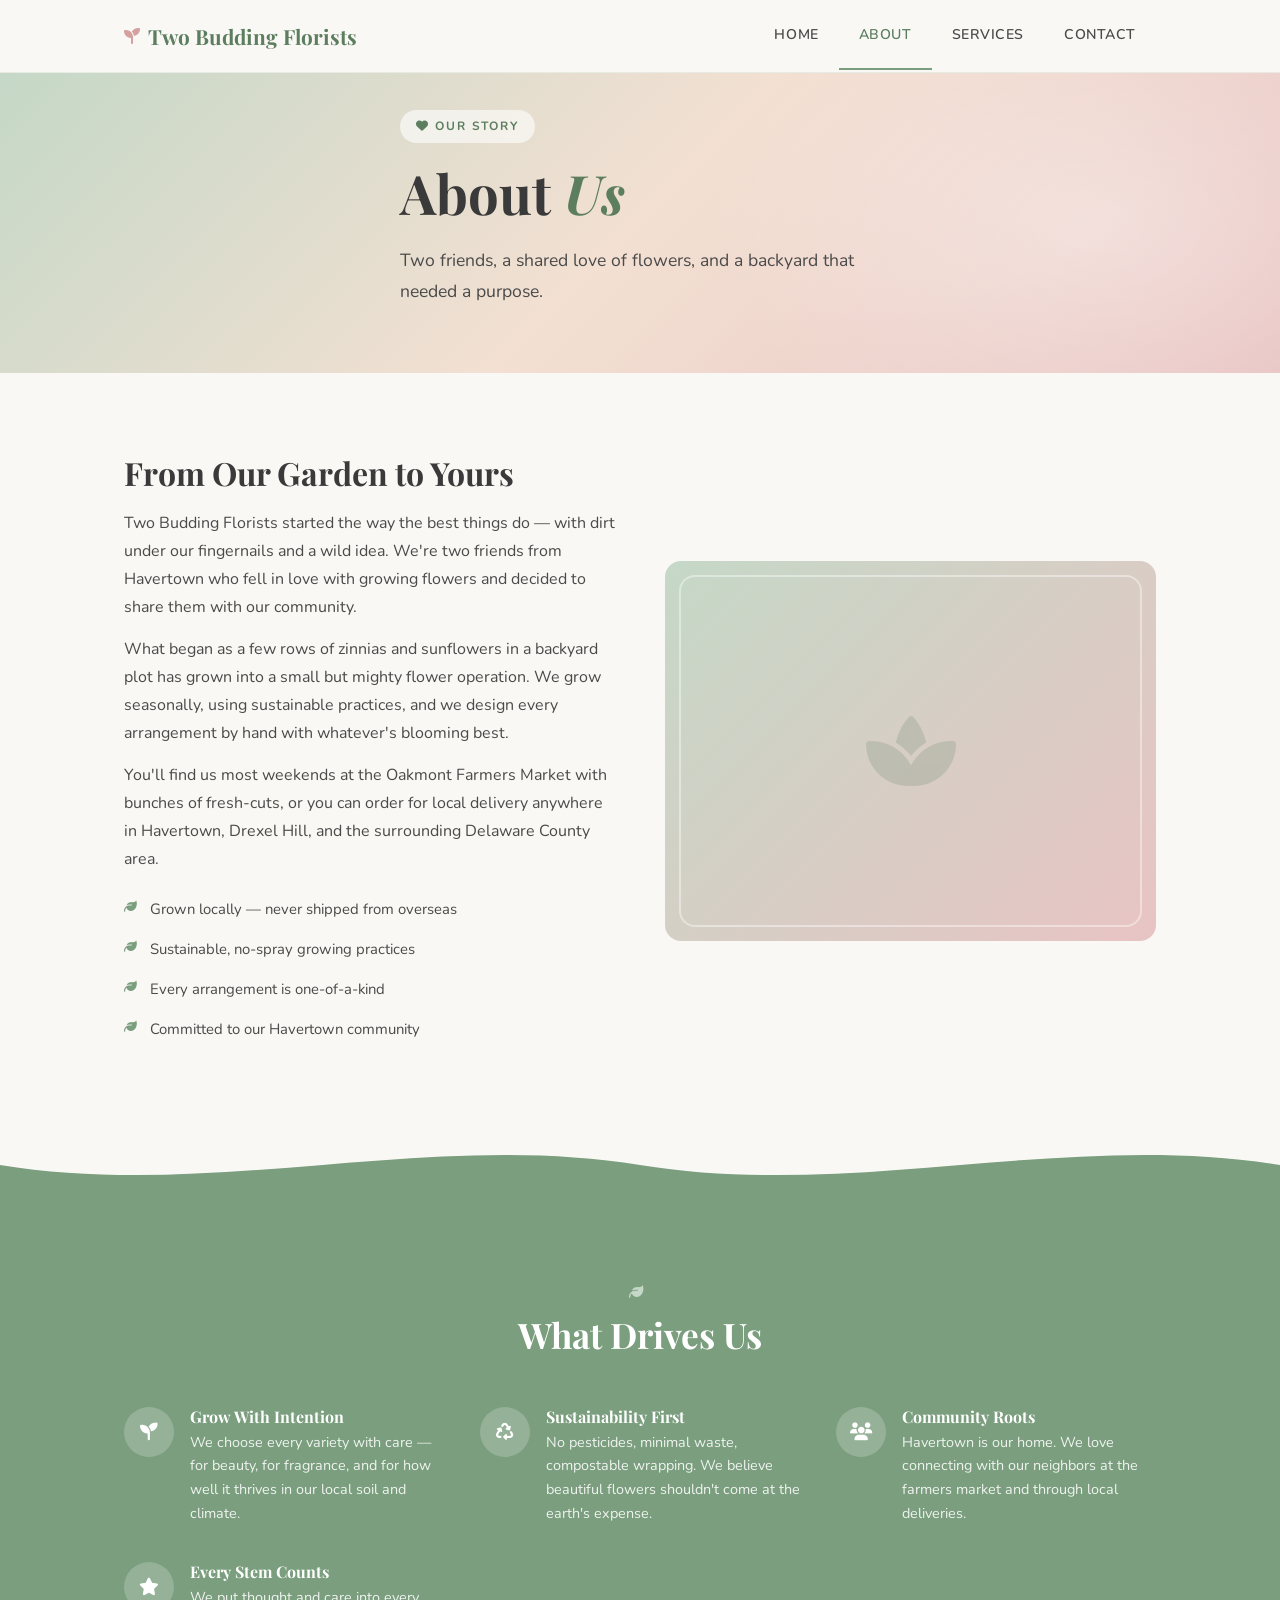
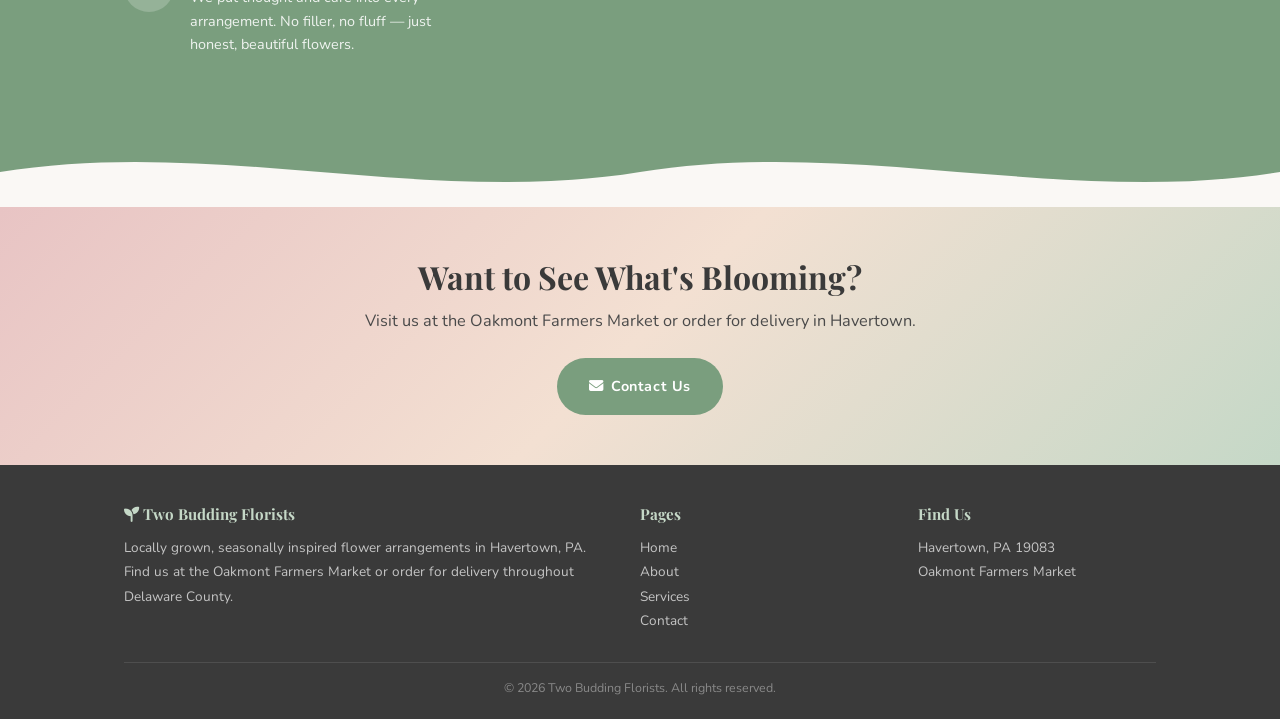
==== two-budding-florists-havertown/about.html @ fc47ae01 "Deploy 1 site updates" ====
<!DOCTYPE html>
<html lang="en">
<head>
  <meta charset="UTF-8">
  <meta name="viewport" content="width=device-width, initial-scale=1.0">
  <title>About — Two Budding Florists | Havertown, PA</title>
  <meta name="description" content="Meet the florists behind Two Budding Florists. We grow seasonal flowers locally in Havertown and bring them to your door.">
  <link rel="stylesheet" href="css/style.css">
  <link rel="stylesheet" href="https://cdnjs.cloudflare.com/ajax/libs/font-awesome/6.5.1/css/all.min.css">
</head>
<body>

  <nav class="navbar">
    <div class="container">
      <a href="index.html" class="navbar__brand">
        <i class="fas fa-seedling"></i> Two Budding Florists
      </a>
      <button class="navbar__toggle" aria-label="Menu" onclick="document.querySelector('.navbar__links').classList.toggle('open')">
        <i class="fas fa-bars"></i>
      </button>
      <ul class="navbar__links">
        <li><a href="index.html">Home</a></li>
        <li><a href="about.html" class="active">About</a></li>
        <li><a href="services.html">Services</a></li>
        <li><a href="contact.html">Contact</a></li>
      </ul>
    </div>
  </nav>

  <!-- Hero -->
  <section class="hero" style="min-height: 300px;">
    <div class="container">
      <div class="hero__content">
        <span class="hero__badge"><i class="fas fa-heart"></i> Our Story</span>
        <h1>About <em>Us</em></h1>
        <p class="hero__desc">Two friends, a shared love of flowers, and a backyard that needed a purpose.</p>
      </div>
    </div>
  </section>

  <!-- About -->
  <section class="section">
    <div class="container">
      <div class="about-layout">
        <div class="about-text">
          <h2>From Our Garden to Yours</h2>
          <p>
            Two Budding Florists started the way the best things do — with dirt under our fingernails and a wild idea. We're two friends from Havertown who fell in love with growing flowers and decided to share them with our community.
          </p>
          <p>
            What began as a few rows of zinnias and sunflowers in a backyard plot has grown into a small but mighty flower operation. We grow seasonally, using sustainable practices, and we design every arrangement by hand with whatever's blooming best.
          </p>
          <p>
            You'll find us most weekends at the Oakmont Farmers Market with bunches of fresh-cuts, or you can order for local delivery anywhere in Havertown, Drexel Hill, and the surrounding Delaware County area.
          </p>
          <ul class="values-list">
            <li>Grown locally — never shipped from overseas</li>
            <li>Sustainable, no-spray growing practices</li>
            <li>Every arrangement is one-of-a-kind</li>
            <li>Committed to our Havertown community</li>
          </ul>
        </div>
        <div class="about-visual">
          <i class="fas fa-spa"></i>
        </div>
      </div>
    </div>
  </section>

  <!-- Values -->
  <div class="curve-divider curve-divider--sage">
    <svg viewBox="0 0 1200 70" preserveAspectRatio="none">
      <path d="M0,35 C200,70 400,0 600,35 C800,70 1000,0 1200,35 L1200,70 L0,70 Z"/>
    </svg>
  </div>

  <section class="section section--sage">
    <div class="container">
      <div class="section__header">
        <div class="leaf-divider"><i class="fas fa-leaf"></i></div>
        <h2>What Drives Us</h2>
      </div>
      <div class="features">
        <div class="feature">
          <div class="feature__icon"><i class="fas fa-seedling"></i></div>
          <div>
            <h3>Grow With Intention</h3>
            <p>We choose every variety with care — for beauty, for fragrance, and for how well it thrives in our local soil and climate.</p>
          </div>
        </div>
        <div class="feature">
          <div class="feature__icon"><i class="fas fa-recycle"></i></div>
          <div>
            <h3>Sustainability First</h3>
            <p>No pesticides, minimal waste, compostable wrapping. We believe beautiful flowers shouldn't come at the earth's expense.</p>
          </div>
        </div>
        <div class="feature">
          <div class="feature__icon"><i class="fas fa-users"></i></div>
          <div>
            <h3>Community Roots</h3>
            <p>Havertown is our home. We love connecting with our neighbors at the farmers market and through local deliveries.</p>
          </div>
        </div>
        <div class="feature">
          <div class="feature__icon"><i class="fas fa-star"></i></div>
          <div>
            <h3>Every Stem Counts</h3>
            <p>We put thought and care into every arrangement. No filler, no fluff — just honest, beautiful flowers.</p>
          </div>
        </div>
      </div>
    </div>
  </section>

  <div class="curve-divider curve-divider--cream">
    <svg viewBox="0 0 1200 70" preserveAspectRatio="none">
      <path d="M0,35 C200,0 400,70 600,35 C800,0 1000,70 1200,35 L1200,70 L0,70 Z"/>
    </svg>
  </div>

  <!-- CTA -->
  <section class="cta-banner">
    <div class="container">
      <h2>Want to See What's Blooming?</h2>
      <p>Visit us at the Oakmont Farmers Market or order for delivery in Havertown.</p>
      <a href="contact.html" class="btn btn--sage"><i class="fas fa-envelope"></i>&ensp;Contact Us</a>
    </div>
  </section>

  <footer class="footer">
    <div class="container">
      <div class="footer__grid">
        <div>
          <h4><i class="fas fa-seedling"></i> Two Budding Florists</h4>
          <p>Locally grown, seasonally inspired flower arrangements in Havertown, PA. Find us at the Oakmont Farmers Market or order for delivery throughout Delaware County.</p>
        </div>
        <div>
          <h4>Pages</h4>
          <ul>
            <li><a href="index.html">Home</a></li>
            <li><a href="about.html">About</a></li>
            <li><a href="services.html">Services</a></li>
            <li><a href="contact.html">Contact</a></li>
          </ul>
        </div>
        <div>
          <h4>Find Us</h4>
          <p>Havertown, PA 19083<br>Oakmont Farmers Market</p>
        </div>
      </div>
      <div class="footer__bottom">
        &copy; 2026 Two Budding Florists. All rights reserved.
      </div>
    </div>
  </footer>

</body>
</html>
---- two-budding-florists-havertown/css/style.css ----
/* ============================================
   Two Budding Florists — Bespoke Florist Site
   Havertown, PA
   ============================================ */

@import url('https://fonts.googleapis.com/css2?family=Playfair+Display:ital,wght@0,400;0,600;0,700;1,400&family=Nunito:wght@300;400;600;700&display=swap');

*, *::before, *::after { box-sizing: border-box; margin: 0; padding: 0; }

:root {
  --sage: #7a9e7e;
  --sage-dark: #5c7e5f;
  --sage-light: #c5d8c7;
  --blush: #e8c4c4;
  --blush-dark: #d4a0a0;
  --cream: #faf8f5;
  --warm-white: #fdfcfa;
  --petal: #f3e0d2;
  --earth: #8b7355;
  --earth-dark: #6b5640;
  --charcoal: #3a3a3a;
  --text: #4a4a4a;
  --text-light: #7a7a7a;
  --white: #fff;
  --shadow: 0 4px 24px rgba(90, 80, 60, .1);
  --shadow-lg: 0 8px 40px rgba(90, 80, 60, .14);
  --radius: 8px;
  --radius-lg: 16px;
}

html { scroll-behavior: smooth; }

body {
  font-family: 'Nunito', sans-serif;
  color: var(--text);
  background: var(--cream);
  line-height: 1.75;
  -webkit-font-smoothing: antialiased;
}

h1, h2, h3, h4 {
  font-family: 'Playfair Display', serif;
  color: var(--charcoal);
  line-height: 1.25;
}

a { color: var(--sage-dark); text-decoration: none; transition: color .25s; }
a:hover { color: var(--sage); }

.container { max-width: 1080px; margin: 0 auto; padding: 0 24px; }

/* --- Navbar --- */
.navbar {
  position: sticky;
  top: 0;
  z-index: 100;
  background: rgba(250, 248, 245, .92);
  backdrop-filter: blur(12px);
  -webkit-backdrop-filter: blur(12px);
  border-bottom: 1px solid rgba(122, 158, 126, .15);
}

.navbar .container {
  display: flex;
  align-items: center;
  justify-content: space-between;
}

.navbar__brand {
  font-family: 'Playfair Display', serif;
  font-size: 1.3rem;
  font-weight: 700;
  color: var(--sage-dark);
  padding: 18px 0;
  display: flex;
  align-items: center;
  gap: 8px;
}

.navbar__brand i { font-size: 1rem; color: var(--blush-dark); }

.navbar__links {
  display: flex;
  list-style: none;
  gap: 0;
}

.navbar__links a {
  display: block;
  padding: 20px 20px;
  color: var(--text);
  font-size: .88rem;
  font-weight: 600;
  letter-spacing: .04em;
  text-transform: uppercase;
  transition: color .25s, border-color .25s;
  border-bottom: 2px solid transparent;
}

.navbar__links a:hover,
.navbar__links a.active {
  color: var(--sage-dark);
  border-bottom-color: var(--sage);
}

.navbar__toggle {
  display: none;
  background: none;
  border: none;
  color: var(--sage-dark);
  font-size: 1.4rem;
  cursor: pointer;
  padding: 18px 0;
}

/* --- Hero --- */
.hero {
  position: relative;
  min-height: 560px;
  display: flex;
  align-items: center;
  background: linear-gradient(135deg, var(--sage-light) 0%, var(--petal) 50%, var(--blush) 100%);
  overflow: hidden;
}

.hero::before {
  content: '';
  position: absolute;
  top: -30%;
  right: -15%;
  width: 60%;
  height: 160%;
  background: radial-gradient(ellipse, rgba(255,255,255,.35) 0%, transparent 70%);
  pointer-events: none;
}

/* Decorative petal shapes */
.hero__petal {
  position: absolute;
  border-radius: 50% 0 50% 0;
  opacity: .08;
  background: var(--white);
}

.hero__petal--1 { width: 200px; height: 200px; top: 10%; right: 5%; transform: rotate(25deg); }
.hero__petal--2 { width: 140px; height: 140px; bottom: 15%; right: 20%; transform: rotate(-15deg); }
.hero__petal--3 { width: 100px; height: 100px; top: 60%; right: 35%; transform: rotate(45deg); }

.hero__content {
  position: relative;
  z-index: 2;
  max-width: 560px;
}

.hero__badge {
  display: inline-block;
  font-size: .75rem;
  font-weight: 700;
  letter-spacing: .16em;
  text-transform: uppercase;
  color: var(--sage-dark);
  background: rgba(255,255,255,.6);
  padding: 6px 16px;
  border-radius: 20px;
  margin-bottom: 16px;
}

.hero h1 {
  font-size: 3.4rem;
  color: var(--charcoal);
  margin-bottom: 18px;
}

.hero h1 em {
  font-style: italic;
  color: var(--sage-dark);
}

.hero__desc {
  font-size: 1.1rem;
  color: var(--text);
  margin-bottom: 30px;
  max-width: 480px;
}

.hero__icon {
  position: absolute;
  right: 8%;
  bottom: 20%;
  font-size: 10rem;
  color: var(--sage-dark);
  opacity: .06;
  z-index: 1;
}

/* --- Buttons --- */
.btn {
  display: inline-block;
  padding: 14px 30px;
  font-family: 'Nunito', sans-serif;
  font-size: .9rem;
  font-weight: 700;
  letter-spacing: .04em;
  border-radius: 30px;
  border: 2px solid transparent;
  cursor: pointer;
  transition: all .3s;
}

.btn--sage {
  background: var(--sage);
  color: var(--white);
}

.btn--sage:hover {
  background: var(--sage-dark);
  transform: translateY(-2px);
  box-shadow: 0 6px 20px rgba(122, 158, 126, .3);
}

.btn--outline {
  background: transparent;
  border-color: var(--sage-dark);
  color: var(--sage-dark);
}

.btn--outline:hover {
  background: var(--sage-dark);
  color: var(--white);
}

.btn--earth {
  background: var(--earth);
  color: var(--white);
}

.btn--earth:hover {
  background: var(--earth-dark);
  transform: translateY(-2px);
}

.hero__btns { display: flex; gap: 14px; flex-wrap: wrap; }

/* --- Sections --- */
.section { padding: 80px 0; }

.section--sage {
  background: var(--sage);
  color: var(--white);
}

.section--sage h2, .section--sage h3 { color: var(--white); }
.section--sage p { color: rgba(255,255,255,.88); }

.section--petal { background: var(--petal); }

.section__header {
  text-align: center;
  margin-bottom: 50px;
}

.section__header h2 {
  font-size: 2.2rem;
  margin-bottom: 12px;
}

.section__header p {
  color: var(--text-light);
  font-size: 1.05rem;
  max-width: 520px;
  margin: 0 auto;
}

.section--sage .section__header p { color: rgba(255,255,255,.8); }

.leaf-divider {
  text-align: center;
  font-size: .9rem;
  color: var(--sage);
  margin-bottom: 8px;
  letter-spacing: 8px;
}

.section--sage .leaf-divider { color: var(--sage-light); }

/* --- Organic Curve Divider --- */
.curve-divider { position: relative; height: 70px; overflow: hidden; }
.curve-divider--cream { background: var(--sage); }
.curve-divider--cream svg { fill: var(--cream); }
.curve-divider--sage { background: var(--cream); }
.curve-divider--sage svg { fill: var(--sage); }
.curve-divider--petal { background: var(--cream); }
.curve-divider--petal svg { fill: var(--petal); }
.curve-divider--cream-from-petal { background: var(--petal); }
.curve-divider--cream-from-petal svg { fill: var(--cream); }

.curve-divider svg {
  position: absolute;
  bottom: 0;
  width: 100%;
  height: 70px;
}

/* --- Services Grid (Home) --- */
.offerings-grid {
  display: grid;
  grid-template-columns: repeat(auto-fit, minmax(230px, 1fr));
  gap: 24px;
}

.offering-card {
  background: var(--white);
  border-radius: var(--radius-lg);
  padding: 34px 26px;
  text-align: center;
  box-shadow: var(--shadow);
  transition: transform .3s, box-shadow .3s;
  border-bottom: 3px solid var(--sage-light);
}

.offering-card:hover {
  transform: translateY(-6px);
  box-shadow: var(--shadow-lg);
}

.offering-card i {
  font-size: 2.2rem;
  color: var(--sage);
  margin-bottom: 16px;
}

.offering-card h3 {
  font-size: 1.1rem;
  margin-bottom: 10px;
}

.offering-card p {
  font-size: .88rem;
  color: var(--text-light);
  line-height: 1.7;
}

/* --- Feature Blocks --- */
.features {
  display: grid;
  grid-template-columns: repeat(auto-fit, minmax(260px, 1fr));
  gap: 36px;
}

.feature {
  display: flex;
  gap: 16px;
  align-items: flex-start;
}

.feature__icon {
  flex-shrink: 0;
  width: 50px;
  height: 50px;
  background: rgba(255,255,255,.2);
  border-radius: 50%;
  display: flex;
  align-items: center;
  justify-content: center;
  font-size: 1.1rem;
}

.section--sage .feature__icon { color: var(--white); }

.feature h3 { font-size: 1rem; margin-bottom: 4px; }
.feature p { font-size: .9rem; line-height: 1.65; }

/* --- About Page --- */
.about-layout {
  display: grid;
  grid-template-columns: 1fr 1fr;
  gap: 50px;
  align-items: center;
}

.about-visual {
  background: linear-gradient(135deg, var(--sage-light), var(--blush));
  border-radius: var(--radius-lg);
  height: 380px;
  display: flex;
  align-items: center;
  justify-content: center;
  position: relative;
  overflow: hidden;
}

.about-visual i {
  font-size: 5rem;
  color: var(--sage-dark);
  opacity: .2;
}

.about-visual::after {
  content: '';
  position: absolute;
  inset: 14px;
  border: 2px solid rgba(255,255,255,.4);
  border-radius: var(--radius-lg);
}

.about-text h2 { margin-bottom: 16px; font-size: 2rem; }
.about-text p { margin-bottom: 14px; }

.values-list { list-style: none; margin-top: 16px; }
.values-list li {
  padding: 7px 0 7px 26px;
  position: relative;
  font-size: .93rem;
}
.values-list li::before {
  content: '\f06c';
  font-family: 'Font Awesome 6 Free';
  font-weight: 900;
  position: absolute;
  left: 0;
  color: var(--sage);
  font-size: .8rem;
}

/* --- Services Page Cards --- */
.services-detail {
  display: grid;
  grid-template-columns: repeat(auto-fit, minmax(300px, 1fr));
  gap: 28px;
}

.service-detail-card {
  background: var(--white);
  border-radius: var(--radius-lg);
  overflow: hidden;
  box-shadow: var(--shadow);
  transition: transform .3s;
}

.service-detail-card:hover { transform: translateY(-4px); }

.service-detail-card__top {
  background: linear-gradient(135deg, var(--sage-light), var(--sage));
  padding: 28px;
  text-align: center;
}

.service-detail-card__top i { font-size: 2.4rem; color: var(--white); margin-bottom: 8px; }
.service-detail-card__top h3 { color: var(--white); font-size: 1.15rem; }

.service-detail-card__body { padding: 24px 26px; }
.service-detail-card__body p { font-size: .9rem; color: var(--text-light); margin-bottom: 12px; line-height: 1.7; }
.service-detail-card__body ul { list-style: none; }
.service-detail-card__body li {
  padding: 5px 0 5px 20px;
  position: relative;
  font-size: .88rem;
  color: var(--text);
}
.service-detail-card__body li::before {
  content: '\f4d8';
  font-family: 'Font Awesome 6 Free';
  font-weight: 900;
  position: absolute;
  left: 0;
  color: var(--blush-dark);
  font-size: .7rem;
  top: 8px;
}

/* --- Contact --- */
.contact-grid {
  display: grid;
  grid-template-columns: 1fr 1fr;
  gap: 40px;
}

.contact-block {
  display: flex;
  gap: 14px;
  align-items: flex-start;
  margin-bottom: 26px;
}

.contact-block i {
  flex-shrink: 0;
  width: 42px;
  height: 42px;
  background: var(--sage-light);
  color: var(--sage-dark);
  border-radius: 50%;
  display: flex;
  align-items: center;
  justify-content: center;
  font-size: .95rem;
}

.contact-block h3 { font-size: .95rem; margin-bottom: 3px; }
.contact-block p { font-size: .88rem; color: var(--text-light); }

.contact-form {
  background: var(--white);
  padding: 34px;
  border-radius: var(--radius-lg);
  box-shadow: var(--shadow);
}

.contact-form h3 { font-size: 1.25rem; margin-bottom: 20px; }

.form-row { margin-bottom: 16px; }
.form-row label {
  display: block;
  font-size: .82rem;
  font-weight: 700;
  text-transform: uppercase;
  letter-spacing: .04em;
  margin-bottom: 5px;
  color: var(--charcoal);
}

.form-row input,
.form-row textarea,
.form-row select {
  width: 100%;
  padding: 11px 14px;
  border: 1px solid var(--sage-light);
  border-radius: var(--radius);
  font-family: 'Nunito', sans-serif;
  font-size: .92rem;
  background: var(--cream);
  transition: border-color .25s;
}

.form-row input:focus,
.form-row textarea:focus,
.form-row select:focus {
  outline: none;
  border-color: var(--sage);
}

.form-row textarea { resize: vertical; min-height: 90px; }

.map-wrap {
  margin-top: 40px;
  border-radius: var(--radius-lg);
  overflow: hidden;
  box-shadow: var(--shadow);
}

.map-wrap iframe { width: 100%; height: 340px; border: 0; }

/* --- CTA Banner --- */
.cta-banner {
  background: linear-gradient(135deg, var(--blush), var(--petal), var(--sage-light));
  padding: 50px 0;
  text-align: center;
}

.cta-banner h2 { font-size: 2rem; margin-bottom: 10px; }
.cta-banner p { color: var(--text); margin-bottom: 22px; font-size: 1.02rem; }

/* --- Footer --- */
.footer {
  background: var(--charcoal);
  color: rgba(255,255,255,.7);
  padding: 40px 0 20px;
}

.footer__grid {
  display: grid;
  grid-template-columns: 2fr 1fr 1fr;
  gap: 40px;
  margin-bottom: 28px;
}

.footer h4 {
  font-size: .95rem;
  color: var(--sage-light);
  margin-bottom: 12px;
}

.footer p, .footer li { font-size: .85rem; line-height: 1.8; }
.footer ul { list-style: none; }
.footer ul a { color: rgba(255,255,255,.7); }
.footer ul a:hover { color: var(--sage-light); }

.footer__bottom {
  border-top: 1px solid rgba(255,255,255,.1);
  padding-top: 14px;
  text-align: center;
  font-size: .78rem;
  color: rgba(255,255,255,.4);
}

/* --- Responsive --- */
@media (max-width: 768px) {
  .navbar__links {
    display: none;
    position: absolute;
    top: 100%;
    left: 0;
    right: 0;
    background: var(--cream);
    flex-direction: column;
    border-bottom: 1px solid var(--sage-light);
  }
  .navbar__links.open { display: flex; }
  .navbar__toggle { display: block; }

  .hero { min-height: 440px; }
  .hero h1 { font-size: 2.4rem; }
  .hero__petal { display: none; }
  .hero__icon { display: none; }

  .about-layout { grid-template-columns: 1fr; }
  .about-visual { height: 240px; }
  .contact-grid { grid-template-columns: 1fr; }
  .footer__grid { grid-template-columns: 1fr; gap: 20px; }
}

@media (max-width: 480px) {
  .hero h1 { font-size: 1.9rem; }
  .hero__btns { flex-direction: column; }
  .btn { text-align: center; }
  .section { padding: 50px 0; }
}
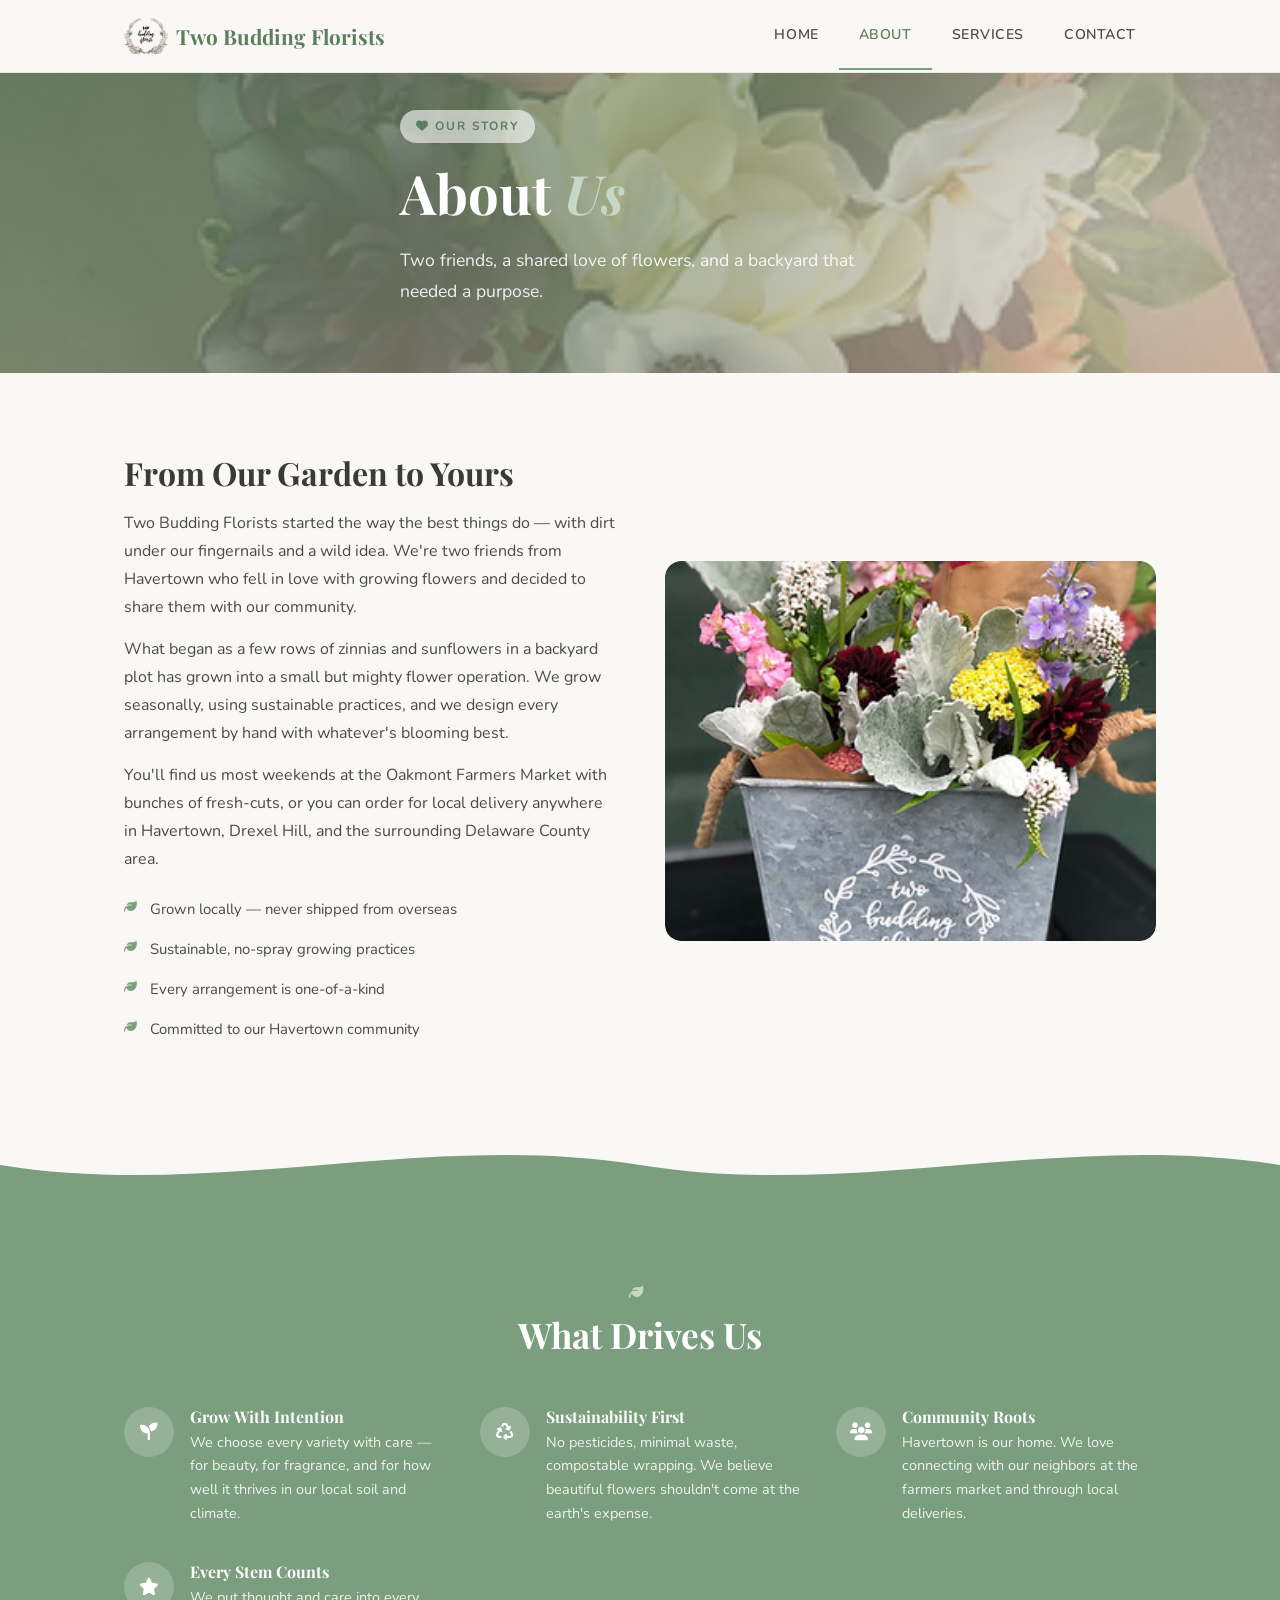
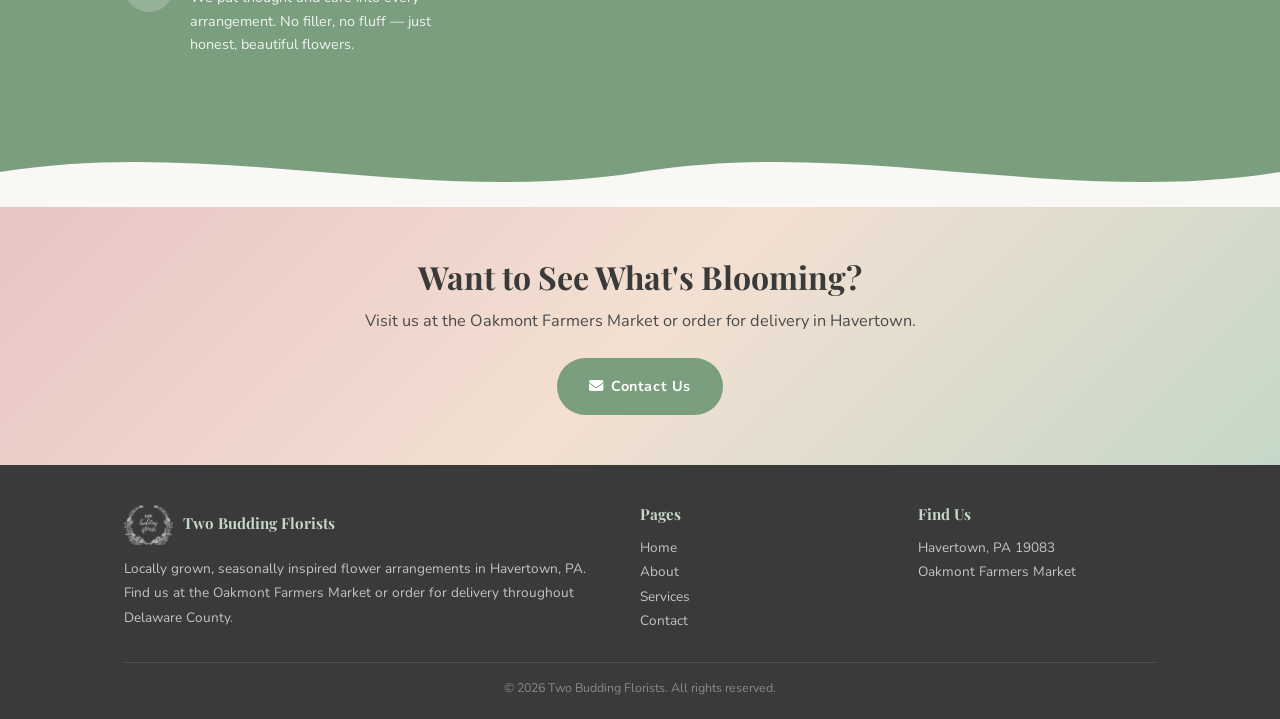
==== commit 9c107923: "Deploy 6 site updates" ====
--- a/two-budding-florists-havertown/about.html
+++ b/two-budding-florists-havertown/about.html
@@ -13,7 +13,7 @@
   <nav class="navbar">
     <div class="container">
       <a href="index.html" class="navbar__brand">
-        <i class="fas fa-seedling"></i> Two Budding Florists
+        <img src="img/img_00_d06d79f9.png" alt="Two Budding Florists logo" class="navbar__logo"> Two Budding Florists
       </a>
       <button class="navbar__toggle" aria-label="Menu" onclick="document.querySelector('.navbar__links').classList.toggle('open')">
         <i class="fas fa-bars"></i>
@@ -28,7 +28,7 @@
   </nav>
 
   <!-- Hero -->
-  <section class="hero" style="min-height: 300px;">
+  <section class="hero hero--with-image" style="min-height: 300px; background: linear-gradient(135deg, rgba(92,126,95,.8), rgba(200,180,160,.65)), url('img/img_03_100a847a.png') center/cover no-repeat;">
     <div class="container">
       <div class="hero__content">
         <span class="hero__badge"><i class="fas fa-heart"></i> Our Story</span>
@@ -60,8 +60,8 @@
             <li>Committed to our Havertown community</li>
           </ul>
         </div>
-        <div class="about-visual">
-          <i class="fas fa-spa"></i>
+        <div class="about-visual about-visual--photo">
+          <img src="img/img_01_fbcf937a.jpeg" alt="Two Budding Florists branded arrangement at the Oakmont Farmers Market">
         </div>
       </div>
     </div>
@@ -132,7 +132,7 @@
     <div class="container">
       <div class="footer__grid">
         <div>
-          <h4><i class="fas fa-seedling"></i> Two Budding Florists</h4>
+          <h4><img src="img/img_00_d06d79f9.png" alt="Two Budding Florists" class="footer__logo"> Two Budding Florists</h4>
           <p>Locally grown, seasonally inspired flower arrangements in Havertown, PA. Find us at the Oakmont Farmers Market or order for delivery throughout Delaware County.</p>
         </div>
         <div>
--- a/two-budding-florists-havertown/css/style.css
+++ b/two-budding-florists-havertown/css/style.css
@@ -79,6 +79,13 @@
 
 .navbar__brand i { font-size: 1rem; color: var(--blush-dark); }
 
+.navbar__logo {
+  height: 36px;
+  width: auto;
+  display: inline-block;
+  vertical-align: middle;
+}
+
 .navbar__links {
   display: flex;
   list-style: none;
@@ -229,6 +236,17 @@
   color: var(--white);
 }
 
+.btn--outline-light {
+  background: transparent;
+  border-color: var(--white);
+  color: var(--white);
+}
+
+.btn--outline-light:hover {
+  background: var(--white);
+  color: var(--sage-dark);
+}
+
 .btn--earth {
   background: var(--earth);
   color: var(--white);
@@ -590,6 +608,113 @@
   text-align: center;
   font-size: .78rem;
   color: rgba(255,255,255,.4);
+}
+
+/* --- Hero with background image --- */
+.hero--with-image .hero__desc { color: rgba(255,255,255,.9); }
+.hero--with-image h1 { color: var(--white); }
+.hero--with-image h1 em { color: var(--sage-light); }
+
+/* --- Navbar & Footer Logo --- */
+.footer__logo {
+  height: 40px;
+  width: auto;
+  display: inline-block;
+  vertical-align: middle;
+  margin-right: 6px;
+  filter: brightness(0) invert(1) opacity(.6);
+}
+
+/* --- Gallery Grid (Home) --- */
+.gallery-grid {
+  display: grid;
+  grid-template-columns: repeat(auto-fit, minmax(280px, 1fr));
+  gap: 20px;
+}
+
+.gallery-item {
+  position: relative;
+  border-radius: var(--radius-lg);
+  overflow: hidden;
+  box-shadow: var(--shadow);
+  aspect-ratio: 4 / 5;
+  cursor: pointer;
+}
+
+.gallery-item img {
+  width: 100%;
+  height: 100%;
+  object-fit: cover;
+  transition: transform .4s ease;
+}
+
+.gallery-item:hover img {
+  transform: scale(1.06);
+}
+
+.gallery-item__overlay {
+  position: absolute;
+  bottom: 0;
+  left: 0;
+  right: 0;
+  padding: 20px;
+  background: linear-gradient(transparent, rgba(58,58,58,.8));
+  opacity: 0;
+  transition: opacity .35s ease;
+}
+
+.gallery-item:hover .gallery-item__overlay {
+  opacity: 1;
+}
+
+.gallery-item__overlay p {
+  color: var(--white);
+  font-family: 'Playfair Display', serif;
+  font-size: 1.05rem;
+  font-style: italic;
+}
+
+/* --- About Visual with Photo --- */
+.about-visual--photo {
+  background: none;
+  padding: 0;
+}
+
+.about-visual--photo img {
+  width: 100%;
+  height: 100%;
+  object-fit: cover;
+  border-radius: var(--radius-lg);
+}
+
+.about-visual--photo::after { display: none; }
+
+/* --- Service Card with Photo Header --- */
+.service-detail-card__top--photo {
+  position: relative;
+  padding: 0;
+  height: 200px;
+  overflow: hidden;
+}
+
+.service-detail-card__img {
+  width: 100%;
+  height: 100%;
+  object-fit: cover;
+}
+
+.service-detail-card__top-overlay {
+  position: absolute;
+  bottom: 0;
+  left: 0;
+  right: 0;
+  padding: 16px 28px;
+  background: linear-gradient(transparent, rgba(92,126,95,.9));
+}
+
+.service-detail-card__top-overlay h3 {
+  color: var(--white);
+  font-size: 1.15rem;
 }
 
 /* --- Responsive --- */
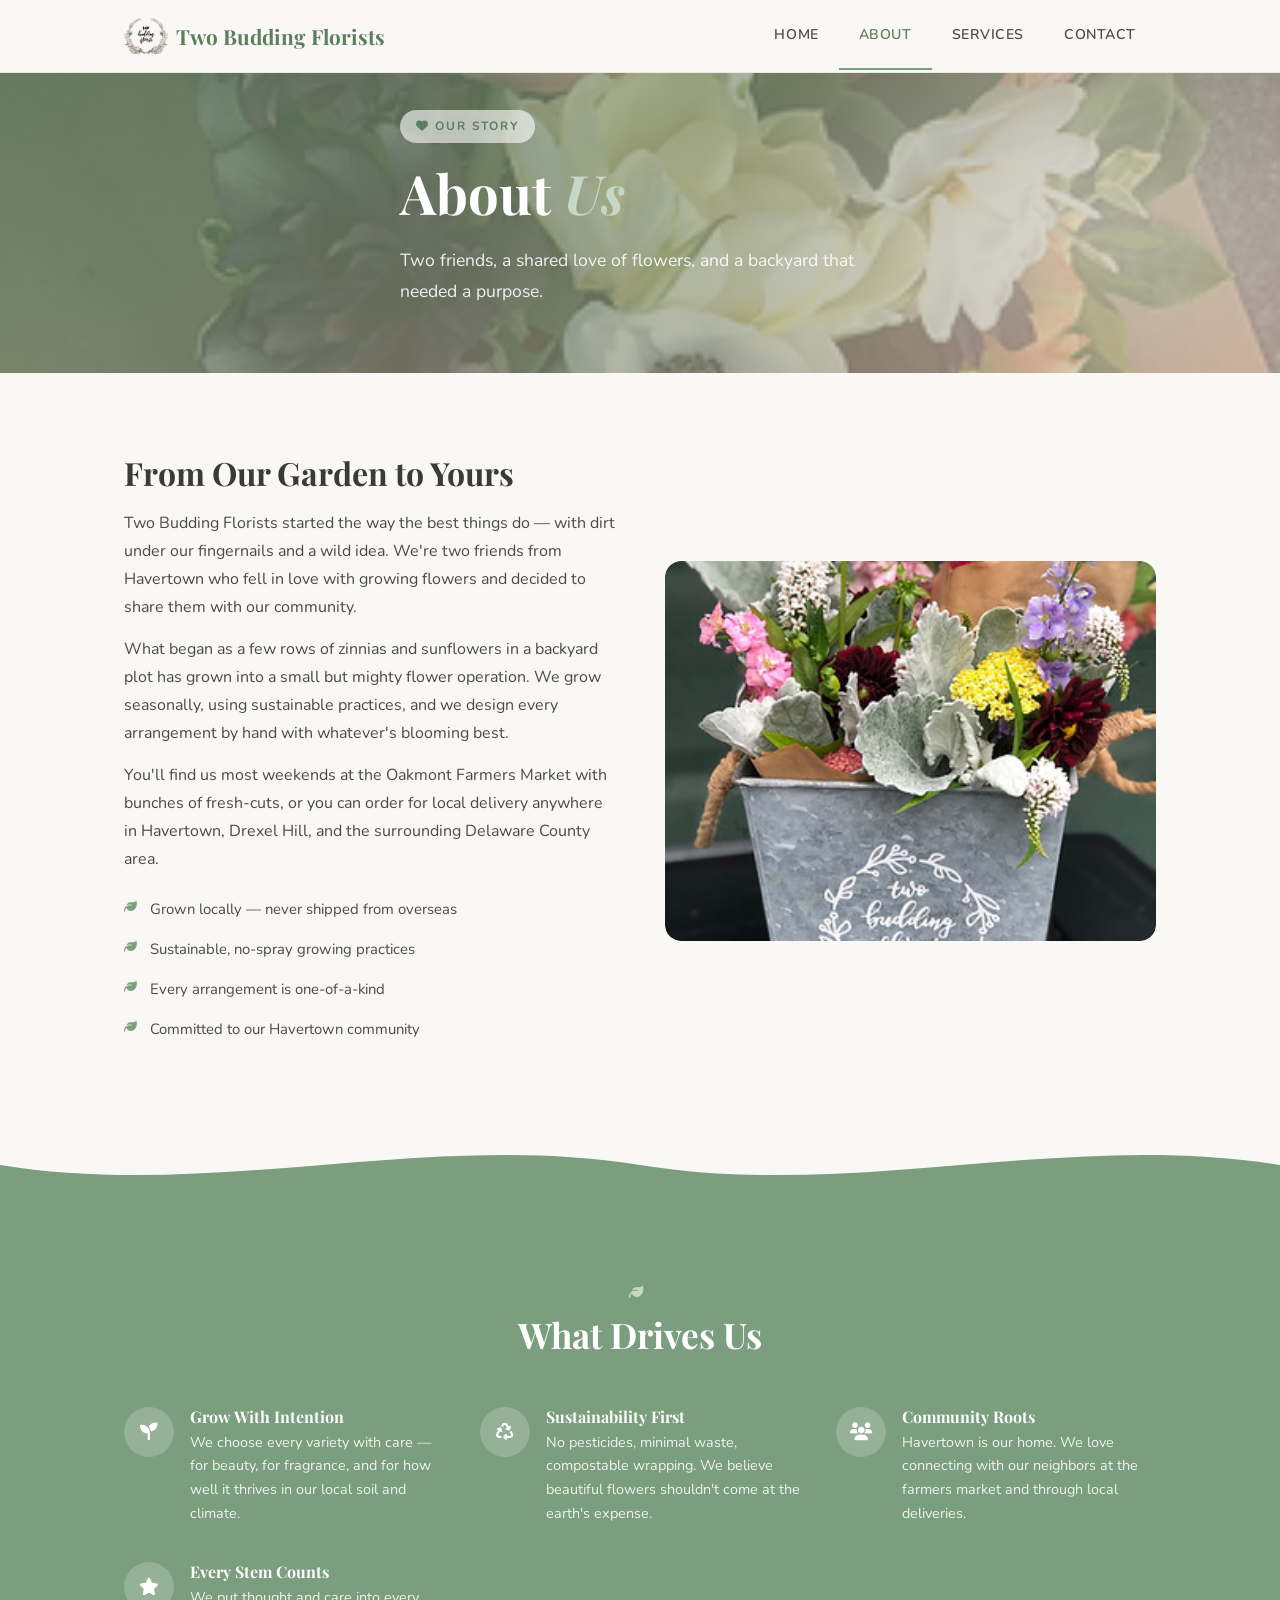
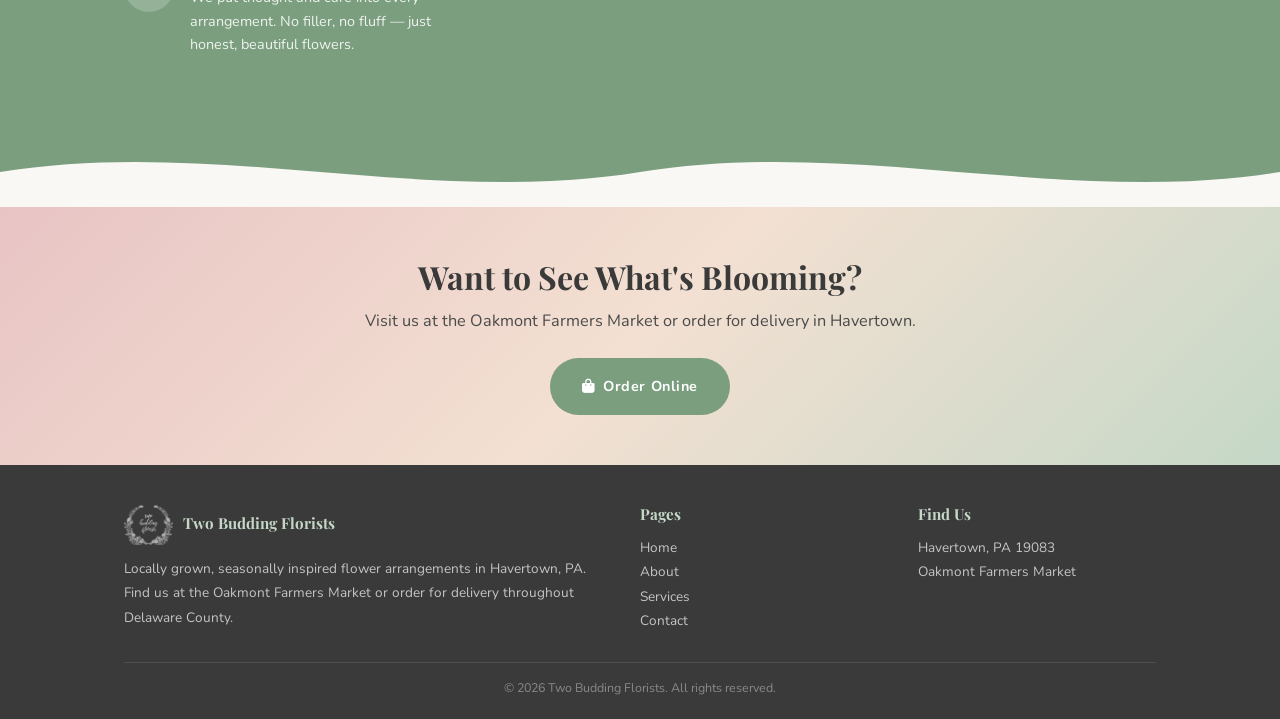
==== commit ba732be0: "Deploy 3 site updates" ====
--- a/two-budding-florists-havertown/about.html
+++ b/two-budding-florists-havertown/about.html
@@ -124,7 +124,7 @@
     <div class="container">
       <h2>Want to See What's Blooming?</h2>
       <p>Visit us at the Oakmont Farmers Market or order for delivery in Havertown.</p>
-      <a href="contact.html" class="btn btn--sage"><i class="fas fa-envelope"></i>&ensp;Contact Us</a>
+      <a href="https://twobuddingflorists.square.site/" class="btn btn--sage" target="_blank"><i class="fas fa-shopping-bag"></i>&ensp;Order Online</a>
     </div>
   </section>
 
